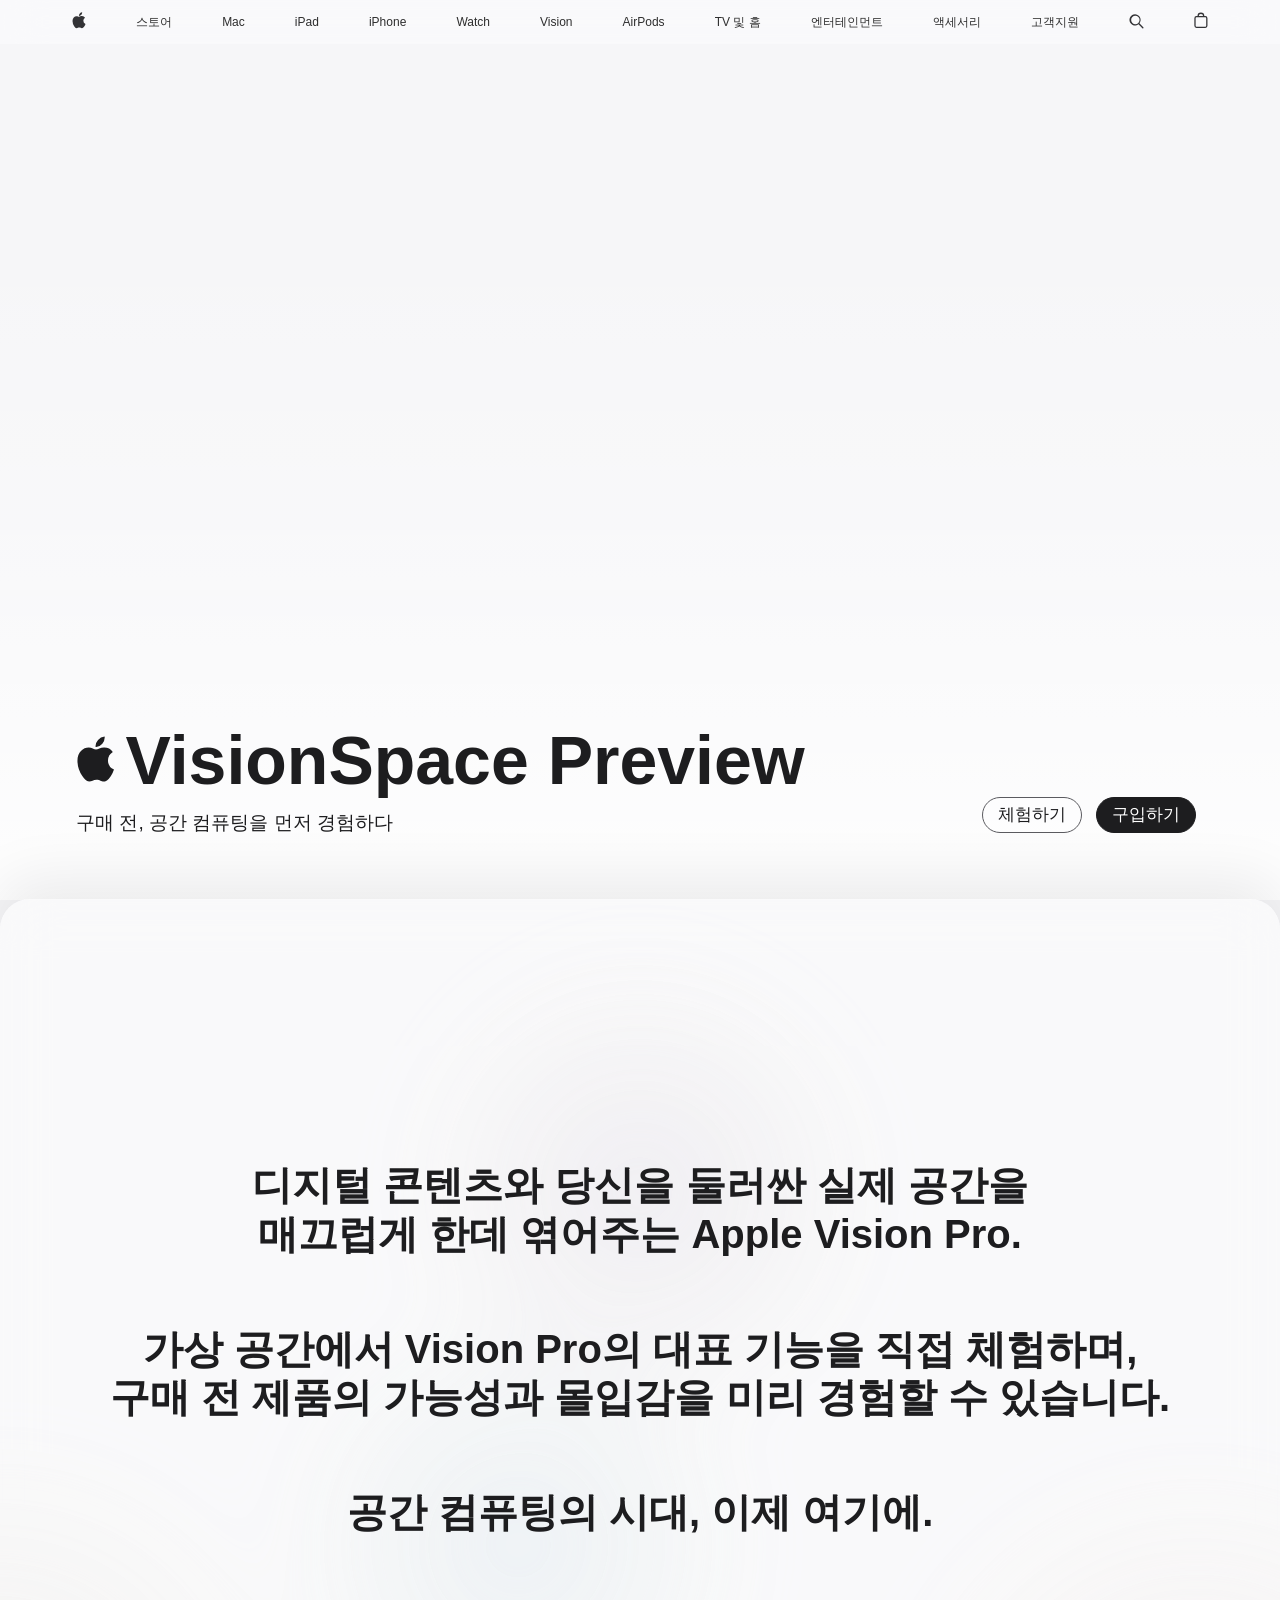
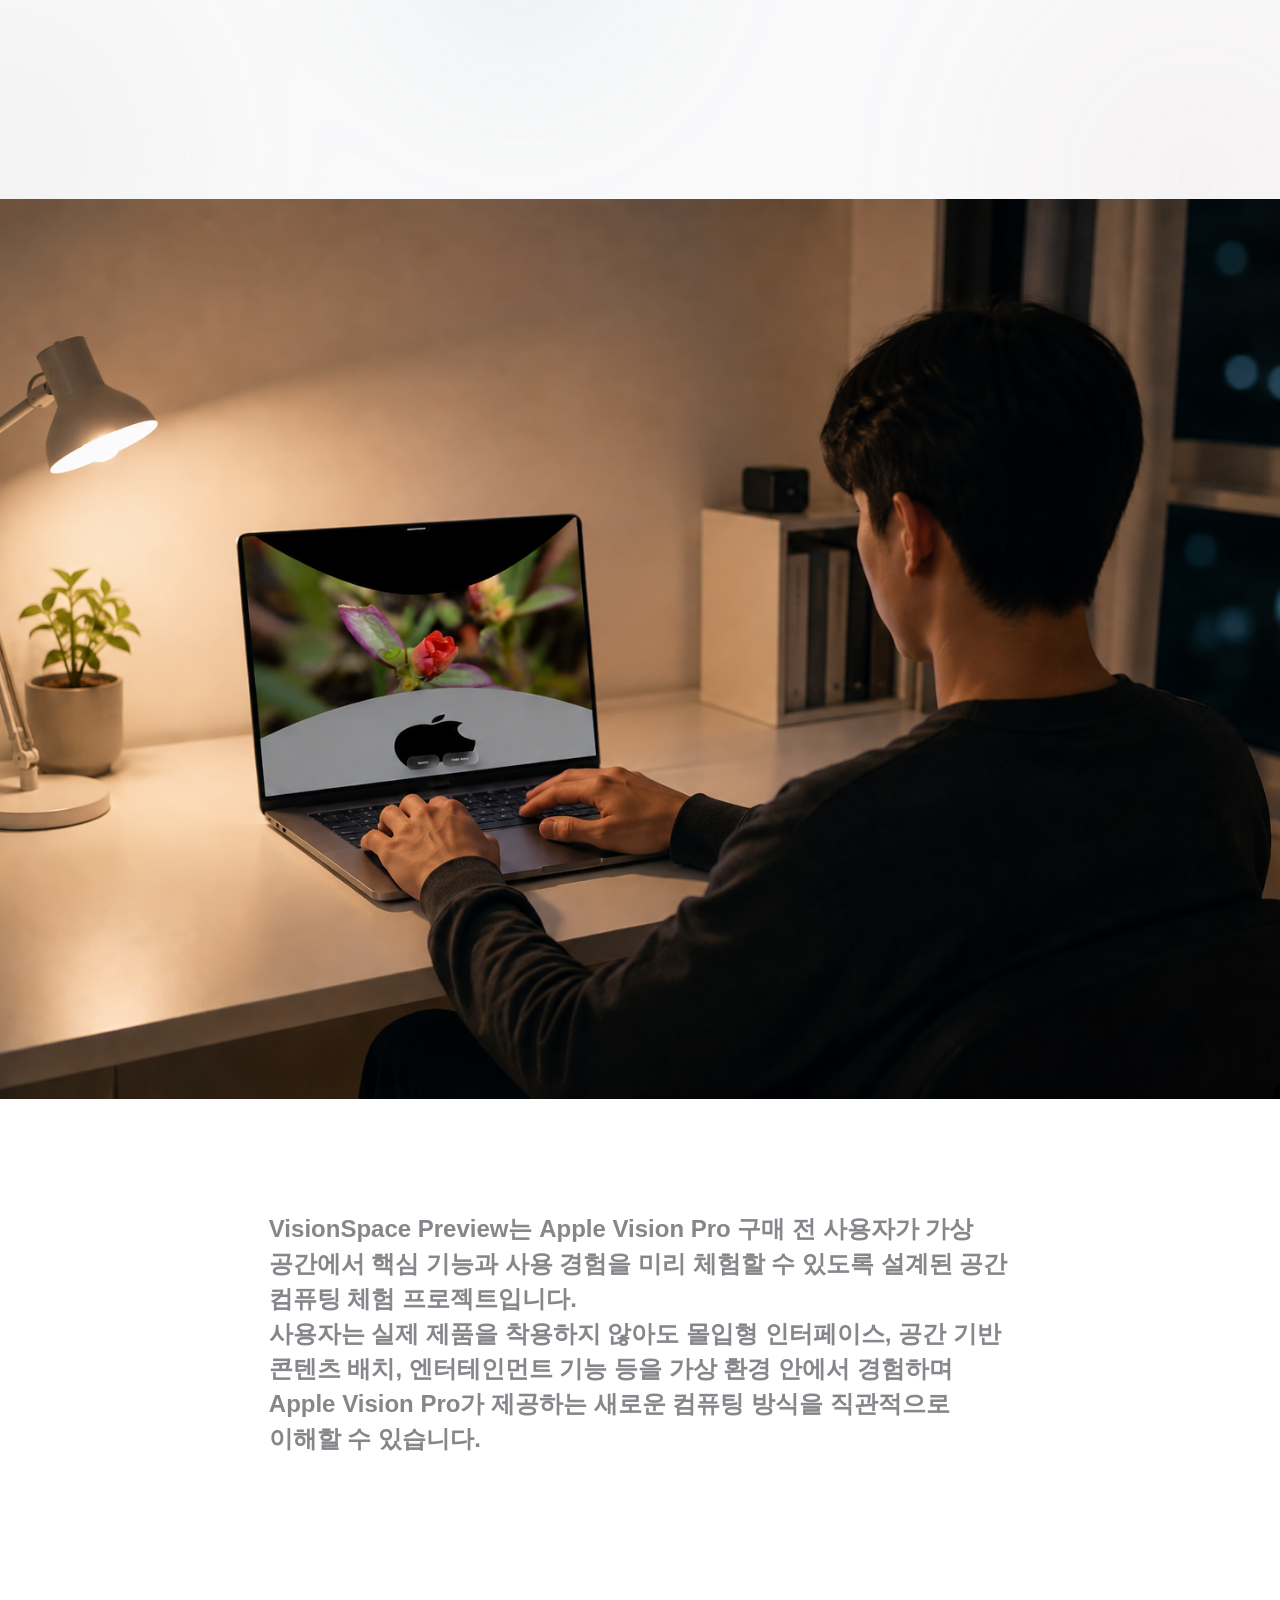
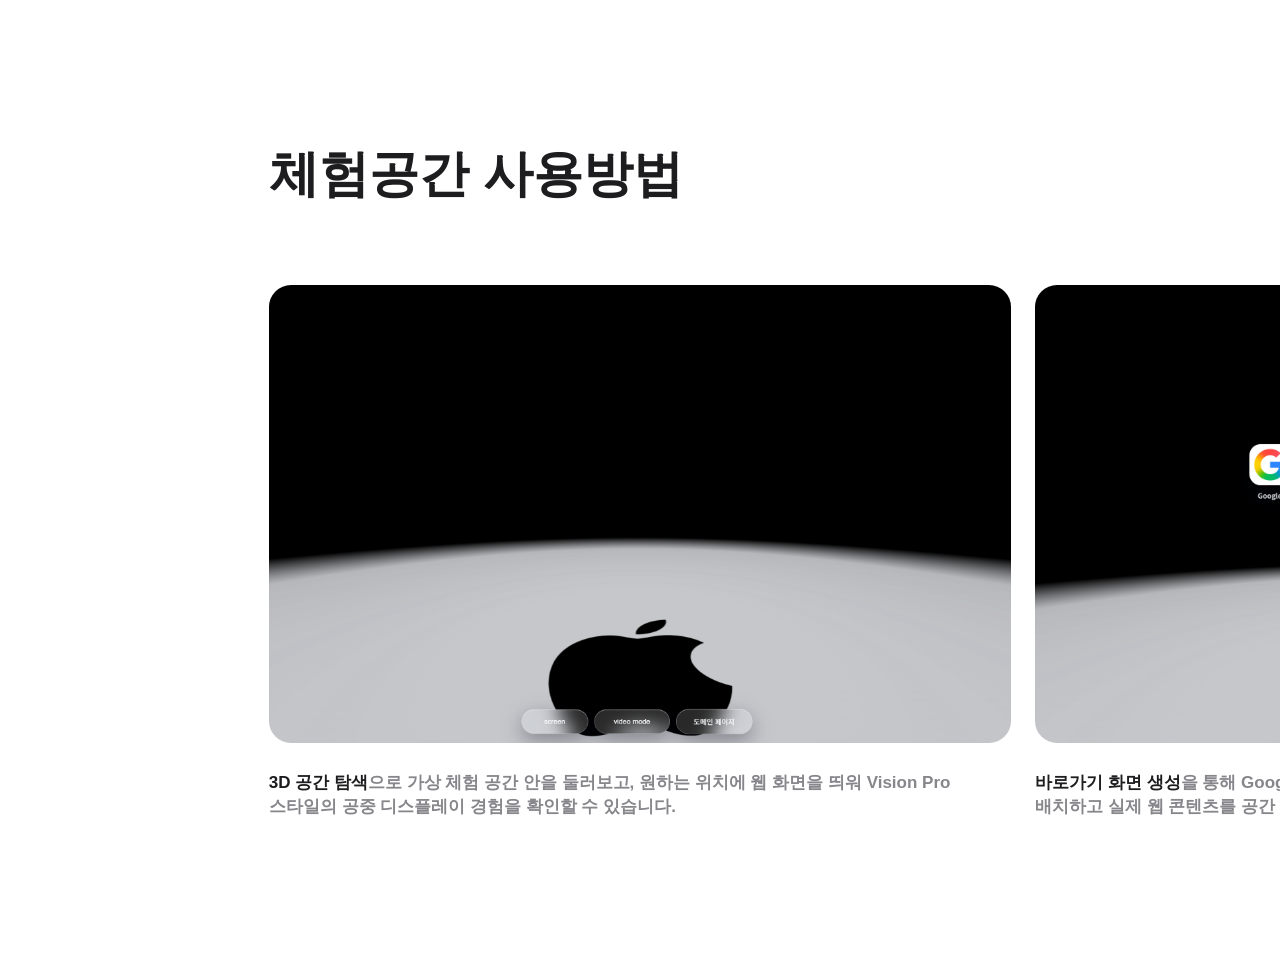
==== index_visionspace_preview.html @ b229032a "Initial project upload" ====
<!DOCTYPE html>
<html lang="ko">
<head>
  <meta charset="UTF-8">
  <meta name="viewport" content="width=device-width, initial-scale=1.0">
  <title>VisionSpace Preview</title>
  <link rel="stylesheet" href="styles_visionspace_preview.css">
</head>
<body>
  <header class="global-nav" aria-label="Apple global navigation">
    <nav class="nav-inner" aria-label="Global">
      <ul class="nav-list nav-list-global">
        <li class="nav-item nav-item-apple">
          <a class="nav-link nav-icon-link" href="#" aria-label="Apple">
            <svg class="nav-apple-svg" height="44" viewBox="0 0 14 44" width="14" aria-hidden="true">
              <path d="m13.0729 17.6825a3.61 3.61 0 0 0-1.7248 3.0365 3.5132 3.5132 0 0 0 2.1379 3.2223 8.394 8.394 0 0 1-1.0948 2.2618c-.6816.9812-1.3943 1.9623-2.4787 1.9623s-1.3633-.63-2.613-.63c-1.2187 0-1.6525.6507-2.644.6507s-1.6834-.9089-2.4787-2.0243a9.7842 9.7842 0 0 1-1.6628-5.2776c0-3.0984 2.014-4.7405 3.9969-4.7405 1.0535 0 1.9314.6919 2.5924.6919.63 0 1.6112-.7333 2.8092-.7333a3.7579 3.7579 0 0 1 3.1604 1.5802zm-3.7284-2.8918a3.5615 3.5615 0 0 0 .8469-2.22 1.5353 1.5353 0 0 0-.031-.32 3.5686 3.5686 0 0 0-2.3445 1.2084 3.4629 3.4629 0 0 0-.8779 2.1585 1.419 1.419 0 0 0 .031.2892 1.19 1.19 0 0 0 .2169.0207 3.0935 3.0935 0 0 0 2.1586-1.1368z"/>
            </svg>
          </a>
        </li>
        <li class="nav-item"><a class="nav-link" href="#">&#xC2A4;&#xD1A0;&#xC5B4;</a></li>
        <li class="nav-item"><a class="nav-link" href="#">Mac</a></li>
        <li class="nav-item"><a class="nav-link" href="#">iPad</a></li>
        <li class="nav-item"><a class="nav-link" href="#">iPhone</a></li>
        <li class="nav-item"><a class="nav-link" href="#">Watch</a></li>
        <li class="nav-item"><a class="nav-link" href="#">Vision</a></li>
        <li class="nav-item"><a class="nav-link" href="#">AirPods</a></li>
        <li class="nav-item"><a class="nav-link" href="#">TV &#xBC0F; &#xD648;</a></li>
        <li class="nav-item"><a class="nav-link" href="#">&#xC5D4;&#xD130;&#xD14C;&#xC778;&#xBA3C;&#xD2B8;</a></li>
        <li class="nav-item"><a class="nav-link" href="#">&#xC561;&#xC138;&#xC11C;&#xB9AC;</a></li>
        <li class="nav-item"><a class="nav-link" href="#">&#xACE0;&#xAC1D;&#xC9C0;&#xC6D0;</a></li>
        <li class="nav-item nav-item-search">
          <a class="nav-link nav-icon-link" href="#" aria-label="&#xAC80;&#xC0C9;">
            <svg height="44" viewBox="0 0 15 44" width="15" aria-hidden="true">
              <path d="m14.298 27.202-3.87-3.87a5.56 5.56 0 1 0-.955.956l3.87 3.87a.675.675 0 0 0 .955-.956zm-12.146-7.191a4.21 4.21 0 1 1 8.42 0 4.21 4.21 0 0 1-8.42 0z"/>
            </svg>
          </a>
        </li>
        <li class="nav-item nav-item-bag">
          <a class="nav-link nav-icon-link" href="#" aria-label="&#xC7A5;&#xBC14;&#xAD6C;&#xB2C8;">
            <svg height="44" viewBox="0 0 14 44" width="14" aria-hidden="true">
              <path d="m11.3535 16.0283h-1.0205a3.4229 3.4229 0 0 0-6.8457 0h-1.02a2.1184 2.1184 0 0 0-2.1172 2.1162v7.7155a2.1186 2.1186 0 0 0 2.1167 2.1167h8.8872a2.1186 2.1186 0 0 0 2.1167-2.1167v-7.7155a2.1184 2.1184 0 0 0-2.1172-2.1162zm-4.4434-2.1426a2.1457 2.1457 0 0 1 2.1431 2.1426h-4.2861a2.1457 2.1457 0 0 1 2.143-2.1426zm5.2813 11.9743a.8384.8384 0 0 1-.8374.8374h-8.8872a.8384.8384 0 0 1-.8374-.8374v-7.7155a.8379.8379 0 0 1 .8379-.8374h8.8862a.8379.8379 0 0 1 .8379.8374z"/>
            </svg>
          </a>
        </li>
      </ul>

      <div class="product-nav" aria-label="Apple Vision Preview">
        <a class="product-nav-title" href="#">Apple Vision Preview</a>
        <div class="product-nav-links">
          <a class="product-nav-link product-nav-link-active" href="#main">메인</a>
          <a class="product-nav-link" href="#overview">개요</a>
          <a class="product-nav-link" href="#experience-features">사용방법</a>
          <a class="product-nav-pill product-nav-pill-outline" href="DSD_체험공간/index_air_icons.html">체험하기</a>
          <a class="product-nav-pill product-nav-pill-blue" href="https://www.apple.com/kr/shop/buy-vision/apple-vision-pro">구매하기</a>
        </div>
      </div>
    </nav>
  </header>

  <main class="landing" id="main">
    <section class="hero" aria-label="Apple Vision Pro">
      <video class="hero-video" src="영상1_화질.mp4" aria-hidden="true" muted playsinline autoplay loop preload="metadata"></video>
      <img class="hero-image" src="assets/hero.jpg" alt="Apple Vision Pro">

      <div class="hero-title">
        <h1 class="avp-hero-logo" aria-label="VisionSpace Preview">
          <svg class="avp-hero-apple" viewBox="0 12 14 17" aria-hidden="true">
            <path d="m13.0729 17.6825a3.61 3.61 0 0 0-1.7248 3.0365 3.5132 3.5132 0 0 0 2.1379 3.2223 8.394 8.394 0 0 1-1.0948 2.2618c-.6816.9812-1.3943 1.9623-2.4787 1.9623s-1.3633-.63-2.613-.63c-1.2187 0-1.6525.6507-2.644.6507s-1.6834-.9089-2.4787-2.0243a9.7842 9.7842 0 0 1-1.6628-5.2776c0-3.0984 2.014-4.7405 3.9969-4.7405 1.0535 0 1.9314.6919 2.5924.6919.63 0 1.6112-.7333 2.8092-.7333a3.7579 3.7579 0 0 1 3.1604 1.5802zm-3.7284-2.8918a3.5615 3.5615 0 0 0 .8469-2.22 1.5353 1.5353 0 0 0-.031-.32 3.5686 3.5686 0 0 0-2.3445 1.2084 3.4629 3.4629 0 0 0-.8779 2.1585 1.419 1.419 0 0 0 .031.2892 1.19 1.19 0 0 0 .2169.0207 3.0935 3.0935 0 0 0 2.1586-1.1368z"/>
          </svg>
          <span>VisionSpace Preview</span>
        </h1>
        <p>&#xAD6C;&#xB9E4; &#xC804;, &#xACF5;&#xAC04; &#xCEF4;&#xD4E8;&#xD305;&#xC744; &#xBA3C;&#xC800; &#xACBD;&#xD5D8;&#xD558;&#xB2E4;</p>
      </div>

      <div class="hero-actions">
        <a class="button button-outline" href="DSD_체험공간/index_air_icons.html">&#xCCB4;&#xD5D8;&#xD558;&#xAE30;</a>
        <a class="button button-dark" href="https://www.apple.com/kr/shop/buy-vision/apple-vision-pro">&#xAD6C;&#xC785;&#xD558;&#xAE30;</a>
      </div>
    </section>

    <section class="spatial-intro" aria-label="Apple Vision Pro introduction">
      <div class="spatial-intro-copy">
        <p>
          &#xB514;&#xC9C0;&#xD138; &#xCF58;&#xD150;&#xCE20;&#xC640; &#xB2F9;&#xC2E0;&#xC744; &#xB458;&#xB7EC;&#xC2FC; &#xC2E4;&#xC81C; &#xACF5;&#xAC04;&#xC744;<br>
          &#xB9E4;&#xB044;&#xB7FD;&#xAC8C; &#xD55C;&#xB370; &#xC5EE;&#xC5B4;&#xC8FC;&#xB294; Apple Vision Pro.
        </p>
        <p>
          &#xAC00;&#xC0C1; &#xACF5;&#xAC04;&#xC5D0;&#xC11C; Vision Pro&#xC758; &#xB300;&#xD45C; &#xAE30;&#xB2A5;&#xC744; &#xC9C1;&#xC811; &#xCCB4;&#xD5D8;&#xD558;&#xBA70;,<br>
          &#xAD6C;&#xB9E4; &#xC804; &#xC81C;&#xD488;&#xC758; &#xAC00;&#xB2A5;&#xC131;&#xACFC; &#xBAB0;&#xC785;&#xAC10;&#xC744; &#xBBF8;&#xB9AC; &#xACBD;&#xD5D8;&#xD560; &#xC218; &#xC788;&#xC2B5;&#xB2C8;&#xB2E4;.
        </p>
        <p>
          &#xACF5;&#xAC04; &#xCEF4;&#xD4E8;&#xD305;&#xC758; &#xC2DC;&#xB300;, &#xC774;&#xC81C; &#xC5EC;&#xAE30;&#xC5D0;.
        </p>
      </div>
    </section>

    <section class="preview-visual" id="overview" aria-label="VisionSpace preview visual">
      <img src="개요.png" alt="VisionSpace Preview 개요">
    </section>

    <section class="vision-preview" aria-label="VisionSpace Preview introduction">
      <p>
        VisionSpace Preview는 Apple Vision Pro 구매 전 사용자가 가상 공간에서 핵심 기능과 사용 경험을 미리 체험할 수 있도록 설계된 공간 컴퓨팅 체험 프로젝트입니다.<br>
        사용자는 실제 제품을 착용하지 않아도 몰입형 인터페이스, 공간 기반 콘텐츠 배치, 엔터테인먼트 기능 등을 가상 환경 안에서 경험하며 Apple Vision Pro가 제공하는 새로운 컴퓨팅 방식을 직관적으로 이해할 수 있습니다.
      </p>
    </section>

    <section class="experience-features" id="experience-features" aria-labelledby="experience-features-title">
      <h2 id="experience-features-title">체험공간 사용방법</h2>

      <div class="feature-track" aria-label="VisionSpace Preview features">
        <article class="feature-card">
          <div class="feature-media">
            <img src="사용방법 이미지/1.png" alt="3D 공간 탐색 화면">
          </div>
          <p>
            <strong>3D 공간 탐색</strong>으로 가상 체험 공간 안을 둘러보고, 원하는 위치에 웹 화면을 띄워 Vision Pro 스타일의 공중 디스플레이 경험을 확인할 수 있습니다.
          </p>
        </article>

        <article class="feature-card">
          <div class="feature-media">
            <img src="사용방법 이미지/2.png" alt="바로가기 화면 생성">
          </div>
          <p>
            <strong>바로가기 화면 생성</strong>을 통해 Google, Coupang, Wikipedia, Naver Dict, JSFiddle을 정면에 배치하고 실제 웹 콘텐츠를 공간 안에서 탐색할 수 있습니다.
          </p>
        </article>

        <article class="feature-card">
          <div class="feature-media">
            <img src="사용방법 이미지/3.png?v=20260604-154001" alt="직접 URL 입력과 화면 조절">
          </div>
          <p>
            <strong>직접 URL 입력과 화면 조절</strong> 기능으로 원하는 사이트를 불러온 뒤 너비, 높이, 곡률을 조정해 평면 화면부터 완만한 곡면 화면까지 구성할 수 있습니다.
          </p>
        </article>

        <article class="feature-card">
          <div class="feature-media">
            <img src="사용방법 이미지/4.png" alt="동영상 모드 화면">
          </div>
          <p>
            <strong>동영상 모드</strong>에서는 mp4, webm, ogg 형식의 직접 동영상 URL을 대형 곡면 스크린으로 띄워 극장형 시청 경험을 시연할 수 있습니다.
          </p>
        </article>
      </div>
    </section>
  </main>

  <script>
    const header = document.querySelector(".global-nav");
    const previewSection = document.querySelector(".preview-visual");

    if (header && previewSection) {
      const updateNav = () => {
        const rect = previewSection.getBoundingClientRect();
        header.classList.toggle("is-product-nav", rect.top <= 60);
      };

      updateNav();
      window.addEventListener("scroll", updateNav, { passive: true });
      window.addEventListener("resize", updateNav);
    }

    const featureTrack = document.querySelector(".feature-track");
    const featureCards = Array.from(document.querySelectorAll(".feature-card"));

    if (featureTrack && featureCards.length) {
      const scrollFeatureCard = (index) => {
        const targetCard = featureCards[index];
        const trackRect = featureTrack.getBoundingClientRect();
        const targetRect = targetCard.getBoundingClientRect();
        const trackStyle = window.getComputedStyle(featureTrack);
        const trackInset = parseFloat(trackStyle.paddingLeft) || 0;
        const targetLeft = featureTrack.scrollLeft + targetRect.left - trackRect.left - trackInset;

        featureTrack.scrollTo({
          left: Math.max(0, targetLeft),
          behavior: "smooth"
        });
      };

      featureCards.forEach((card, index) => {
        const media = card.querySelector(".feature-media");

        if (!media) return;

        media.addEventListener("click", (event) => {
          const rect = media.getBoundingClientRect();
          const direction = event.clientX < rect.left + rect.width / 2 ? -1 : 1;
          const nextIndex = Math.max(0, Math.min(featureCards.length - 1, index + direction));

          scrollFeatureCard(nextIndex);
        });
      });
    }
  </script>
</body>
</html>
---- styles_visionspace_preview.css ----
:root {
  --nav-height: 44px;
  --page-bg: #f5f5f7;
  --text: #1d1d1f;
}

* {
  box-sizing: border-box;
}

html,
body {
  width: 100%;
  min-height: 100%;
}

html {
  scroll-behavior: smooth;
}

body {
  margin: 0;
  color: var(--text);
  background: var(--page-bg);
  font-family: "SF Pro KR", "SF Pro Text", -apple-system, BlinkMacSystemFont, "Apple SD Gothic Neo", "Malgun Gothic", "Helvetica Neue", Arial, sans-serif;
  letter-spacing: 0;
}

a {
  color: inherit;
  text-decoration: none;
}

.global-nav {
  position: fixed;
  inset: 0 0 auto;
  z-index: 10;
  height: var(--nav-height);
  min-width: 320px;
  max-height: 44px;
  background: rgba(250, 250, 252, .8);
  backdrop-filter: saturate(180%) blur(20px);
  -webkit-user-select: none;
  user-select: none;
  transition: background .24s ease, box-shadow .24s ease;
}

.nav-inner {
  width: 100%;
  max-width: 1180px;
  height: 100%;
  margin: 0 auto;
  padding: 0 22px;
  position: relative;
}

.nav-list {
  height: 44px;
  margin: 0 -8px;
  padding: 0;
  display: flex;
  align-items: center;
  justify-content: space-between;
  list-style: none;
}

.nav-list-global {
  transition: opacity .2s ease, visibility .2s ease;
}

.nav-item {
  height: 44px;
  box-sizing: border-box;
}

.nav-link {
  height: 44px;
  padding: 0 8px;
  display: flex;
  align-items: center;
  justify-content: center;
  font-size: 12px;
  line-height: 1;
  font-weight: 400;
  font-family: "SF Pro KR", "SF Pro Text", "SF Pro Icons", "Apple Gothic", "Malgun Gothic", "Helvetica Neue", Helvetica, Arial, sans-serif;
  color: rgba(0, 0, 0, .82);
  letter-spacing: 0;
  white-space: nowrap;
}

.nav-link:hover {
  color: #000;
}

.nav-icon-link {
  color: #333336;
}

.nav-icon-link svg {
  fill: currentColor;
  display: block;
}

.product-nav {
  position: absolute;
  inset: 0 22px;
  display: flex;
  align-items: center;
  justify-content: space-between;
  opacity: 0;
  visibility: hidden;
  pointer-events: none;
  transition: opacity .2s ease, visibility .2s ease;
}

.product-nav-title {
  font-size: 21px;
  line-height: 1.1428571429;
  font-weight: 600;
  color: #1d1d1f;
  white-space: nowrap;
}

.product-nav-links {
  display: flex;
  align-items: center;
  gap: 28px;
}

.product-nav-link {
  position: relative;
  height: 44px;
  display: flex;
  align-items: center;
  font-size: 12px;
  line-height: 1;
  color: rgba(29, 29, 31, .82);
  white-space: nowrap;
}

.product-nav-link-active::after {
  content: "";
  position: absolute;
  left: 0;
  right: 0;
  bottom: 0;
  height: 1px;
  background: #1d1d1f;
}

.product-nav-pill {
  display: inline-flex;
  align-items: center;
  justify-content: center;
  min-height: 24px;
  padding: 3px 13px;
  border-radius: 980px;
  font-size: 12px;
  line-height: 1.3333733333;
  white-space: nowrap;
}

.product-nav-pill-outline {
  color: #1d1d1f;
  border: 1px solid rgba(29, 29, 31, .72);
}

.product-nav-pill-blue {
  color: #fff;
  background: #0071e3;
  border: 1px solid #0071e3;
}

.global-nav.is-product-nav {
  background: rgba(250, 250, 252, .92);
  box-shadow: 0 1px 0 rgba(0, 0, 0, .08);
}

.global-nav.is-product-nav .nav-list-global {
  opacity: 0;
  visibility: hidden;
  pointer-events: none;
}

.global-nav.is-product-nav .product-nav {
  opacity: 1;
  visibility: visible;
  pointer-events: auto;
}

.landing {
  min-height: 100vh;
}

.hero {
  position: sticky;
  top: 0;
  z-index: 1;
  height: 100vh;
  min-height: 720px;
  overflow: hidden;
  background: #f6f6f8;
}

.hero-video {
  position: absolute;
  inset: var(--nav-height) 0 0;
  z-index: 0;
  width: 100%;
  height: calc(100% - var(--nav-height));
  object-fit: cover;
  display: none;
  background: transparent;
}

.hero-video[src] {
  display: block;
}

.hero-video[src] + .hero-image {
  display: none;
}

.hero::after {
  content: "";
  position: absolute;
  inset: auto 0 0;
  height: 75%;
  background: linear-gradient(0deg, rgba(255, 255, 255, .85), rgba(255, 255, 255, .3) 50%, rgba(255, 255, 255, 0));
  pointer-events: none;
}

.hero-image {
  position: absolute;
  z-index: 0;
  top: calc(var(--nav-height) + 76px);
  left: 50%;
  width: min(1090px, 58vw);
  max-width: none;
  transform: translateX(-43%);
  display: block;
}

.hero-title {
  position: absolute;
  z-index: 2;
  left: clamp(52px, 5.95vw, 122px);
  bottom: clamp(54px, 7.2vh, 76px);
}

.avp-hero-logo {
  margin: 0;
  display: flex;
  align-items: center;
  gap: 10px;
  width: max-content;
  max-width: calc(100vw - 104px);
  height: 62px;
  color: #1d1d1f;
  font-size: 68px;
  line-height: .92;
  font-weight: 700;
  letter-spacing: 0;
  white-space: nowrap;
}

.avp-hero-apple {
  width: .58em;
  height: .76em;
  flex: 0 0 auto;
  fill: currentColor;
  display: block;
}

.hero-title p {
  margin: 20px 0 0;
  font-size: 19px;
  line-height: 1.2631578947;
  font-weight: 500;
  letter-spacing: 0;
  font-family: "SF Pro KR", "SF Pro Text", "SF Pro Icons", "Apple Gothic", "Malgun Gothic", "Helvetica Neue", Helvetica, Arial, sans-serif;
  color: #1d1d1f;
}

.hero-actions {
  position: absolute;
  z-index: 2;
  right: clamp(58px, 6.6vw, 136px);
  bottom: clamp(50px, 7.5vh, 78px);
  display: flex;
  align-items: center;
  gap: 14px;
}

.button {
  min-width: 30px;
  padding: 7px 15px;
  display: inline-block;
  text-align: center;
  border-radius: 980px;
  font-size: 17px;
  line-height: 1.1764805882;
  font-weight: 400;
  letter-spacing: 0;
  font-family: "SF Pro KR", "SF Pro Text", "SF Pro Icons", "Apple Gothic", "Malgun Gothic", "Helvetica Neue", Helvetica, Arial, sans-serif;
  white-space: nowrap;
}

.button-outline {
  color: #1d1d1f;
  background: rgba(255, 255, 255, .2);
  border: 1px solid #5b5b60;
}

.button-dark {
  color: #fff;
  background: #1d1d1f;
  border: 1px solid #1d1d1f;
}

.spatial-intro {
  position: relative;
  z-index: 3;
  margin-top: -1px;
  min-height: 100vh;
  display: grid;
  place-items: center;
  overflow: hidden;
  background: rgba(245, 245, 247, .68);
  backdrop-filter: saturate(140%) blur(28px);
  border-radius: 30px 30px 0 0;
  box-shadow: 0 -18px 60px rgba(0, 0, 0, .08);
}

.spatial-intro::before {
  content: "";
  position: absolute;
  inset: -18%;
  background:
    radial-gradient(circle at 50% 37%, rgba(212, 207, 216, .55), transparent 22%),
    radial-gradient(circle at 43% 66%, rgba(204, 218, 224, .55), transparent 20%),
    radial-gradient(circle at 82% 85%, rgba(232, 222, 222, .58), transparent 19%),
    radial-gradient(circle at 13% 83%, rgba(224, 221, 217, .55), transparent 18%);
  filter: blur(34px);
  opacity: .9;
}

.spatial-intro::after {
  content: "";
  position: absolute;
  inset: 0;
  background: rgba(255, 255, 255, .42);
}

.spatial-intro-copy {
  position: relative;
  z-index: 1;
  width: 100%;
  padding: 0 24px;
  text-align: center;
  color: #1d1d1f;
  font-size: 40px;
  line-height: 1.22;
  font-weight: 800;
  letter-spacing: 0;
  font-family: "SF Pro KR", "SF Pro Display", "SF Pro Icons", "Apple Gothic", "Malgun Gothic", "Helvetica Neue", Helvetica, Arial, sans-serif;
  -webkit-font-smoothing: antialiased;
}

.spatial-intro-copy p {
  margin: 0;
  white-space: nowrap;
}

.spatial-intro-copy p + p {
  margin-top: 66px;
}

.preview-visual {
  position: relative;
  z-index: 3;
  min-height: 100vh;
  display: grid;
  place-items: center;
  background: #000;
  overflow: hidden;
  scroll-margin-top: 76px;
}

.preview-visual img {
  width: 100%;
  height: 100vh;
  display: block;
  object-fit: cover;
  object-position: center;
}

.vision-preview {
  position: relative;
  z-index: 3;
  min-height: 72vh;
  padding: 112px clamp(28px, 21vw, 416px) 160px;
  background: #fff;
}

.vision-preview p {
  max-width: 980px;
  margin: 0;
  color: #86868b;
  font-size: 24px;
  line-height: 1.4583333333;
  font-weight: 700;
  letter-spacing: 0;
  font-family: "SF Pro KR", "SF Pro Text", "SF Pro Icons", "Apple Gothic", "Malgun Gothic", "Helvetica Neue", Helvetica, Arial, sans-serif;
  -webkit-font-smoothing: antialiased;
  word-break: keep-all;
}

.experience-features {
  --feature-inset: clamp(24px, 21vw, 416px);
  position: relative;
  z-index: 3;
  padding: 0 0 118px;
  background: #fff;
  overflow: hidden;
  scroll-margin-top: 76px;
}

.experience-features h2 {
  margin: 0;
  padding: 0 var(--feature-inset) 84px;
  color: #1d1d1f;
  font-size: 50px;
  line-height: 1.08;
  font-weight: 800;
  letter-spacing: 0;
  font-family: "SF Pro KR", "SF Pro Display", "SF Pro Icons", "Apple Gothic", "Malgun Gothic", "Helvetica Neue", Helvetica, Arial, sans-serif;
  word-break: keep-all;
}

.feature-track {
  width: 100%;
  display: flex;
  gap: 24px;
  overflow-x: auto;
  overscroll-behavior-x: contain;
  scroll-snap-type: x mandatory;
  scroll-padding-left: var(--feature-inset);
  scrollbar-width: none;
  padding: 0 var(--feature-inset) 16px;
}

.feature-track::-webkit-scrollbar {
  display: none;
}

.feature-card {
  flex: 0 0 min(58vw, 880px);
  min-width: 0;
  scroll-snap-align: start;
}

.feature-media {
  width: 100%;
  aspect-ratio: 1.62;
  border-radius: 22px;
  background: #000;
  cursor: pointer;
  overflow: hidden;
}

.feature-media img {
  display: block;
  width: 100%;
  height: 100%;
  object-fit: cover;
}

.feature-card p {
  max-width: 820px;
  margin: 28px 0 0;
  color: #86868b;
  font-size: 17px;
  line-height: 1.4117647059;
  font-weight: 700;
  letter-spacing: 0;
  font-family: "SF Pro KR", "SF Pro Text", "SF Pro Icons", "Apple Gothic", "Malgun Gothic", "Helvetica Neue", Helvetica, Arial, sans-serif;
  -webkit-font-smoothing: antialiased;
  word-break: keep-all;
}

.feature-card strong {
  color: #1d1d1f;
  font-weight: 800;
}

@media (max-width: 1068px) {
  .hero-image {
    width: 740px;
    transform: translateX(-42%);
  }

  .hero-actions {
    right: 44px;
  }

  .avp-hero-logo {
    max-width: calc(100vw - 88px);
    height: 43px;
    font-size: 47px;
  }

  .hero-title p {
    margin-top: 16px;
    font-size: 17px;
  }

  .spatial-intro-copy {
    font-size: 34px;
  }

  .spatial-intro-copy p {
    white-space: normal;
  }

}

@media (max-width: 760px) {
  .nav-inner {
    padding: 0 16px;
  }

  .nav-list {
    margin: 0 -8px;
  }

  .nav-item:nth-child(n+4):not(.nav-item-search):not(.nav-item-bag) {
    display: none;
  }

  .product-nav {
    inset: 0 16px;
  }

  .product-nav-title {
    display: none;
  }

  .product-nav-links {
    width: 100%;
    justify-content: flex-end;
    gap: 12px;
  }

  .product-nav-link {
    display: flex;
    font-size: 11px;
  }

  .product-nav-pill {
    padding: 2px 9px;
    font-size: 11px;
  }

  .hero {
    min-height: 760px;
  }

  .hero-image {
    top: 80px;
    width: 680px;
    transform: translateX(-42%);
  }

  .hero-title {
    left: 24px;
    right: 24px;
    bottom: 130px;
  }

  .avp-hero-logo {
    max-width: calc(100vw - 48px);
    height: 43px;
    font-size: clamp(34px, 9.8vw, 47px);
  }

  .hero-title p {
    margin-top: 16px;
    font-size: 14px;
  }

  .hero-actions {
    left: 24px;
    right: auto;
    bottom: 42px;
    gap: 12px;
  }

  .button {
    font-size: 12px;
    line-height: 1.3333733333;
    padding: 3px 10px;
  }

  .spatial-intro-copy {
    font-size: 27px;
    line-height: 1.28;
  }

  .spatial-intro-copy p + p {
    margin-top: 42px;
  }

  .vision-preview {
    min-height: 64vh;
    padding: 72px 24px 104px;
  }

  .vision-preview p {
    font-size: 21px;
    line-height: 1.48;
  }

  .experience-features {
    --feature-inset: 24px;
    padding-bottom: 82px;
  }

  .experience-features h2 {
    padding: 0 24px 42px;
    font-size: 34px;
    line-height: 1.12;
  }

  .feature-track {
    gap: 18px;
    padding: 0 24px 10px;
  }

  .feature-card {
    flex-basis: min(78vw, 560px);
  }

  .feature-media {
    border-radius: 18px;
  }

  .feature-card p {
    margin-top: 20px;
    font-size: 16px;
    line-height: 1.47;
  }

}
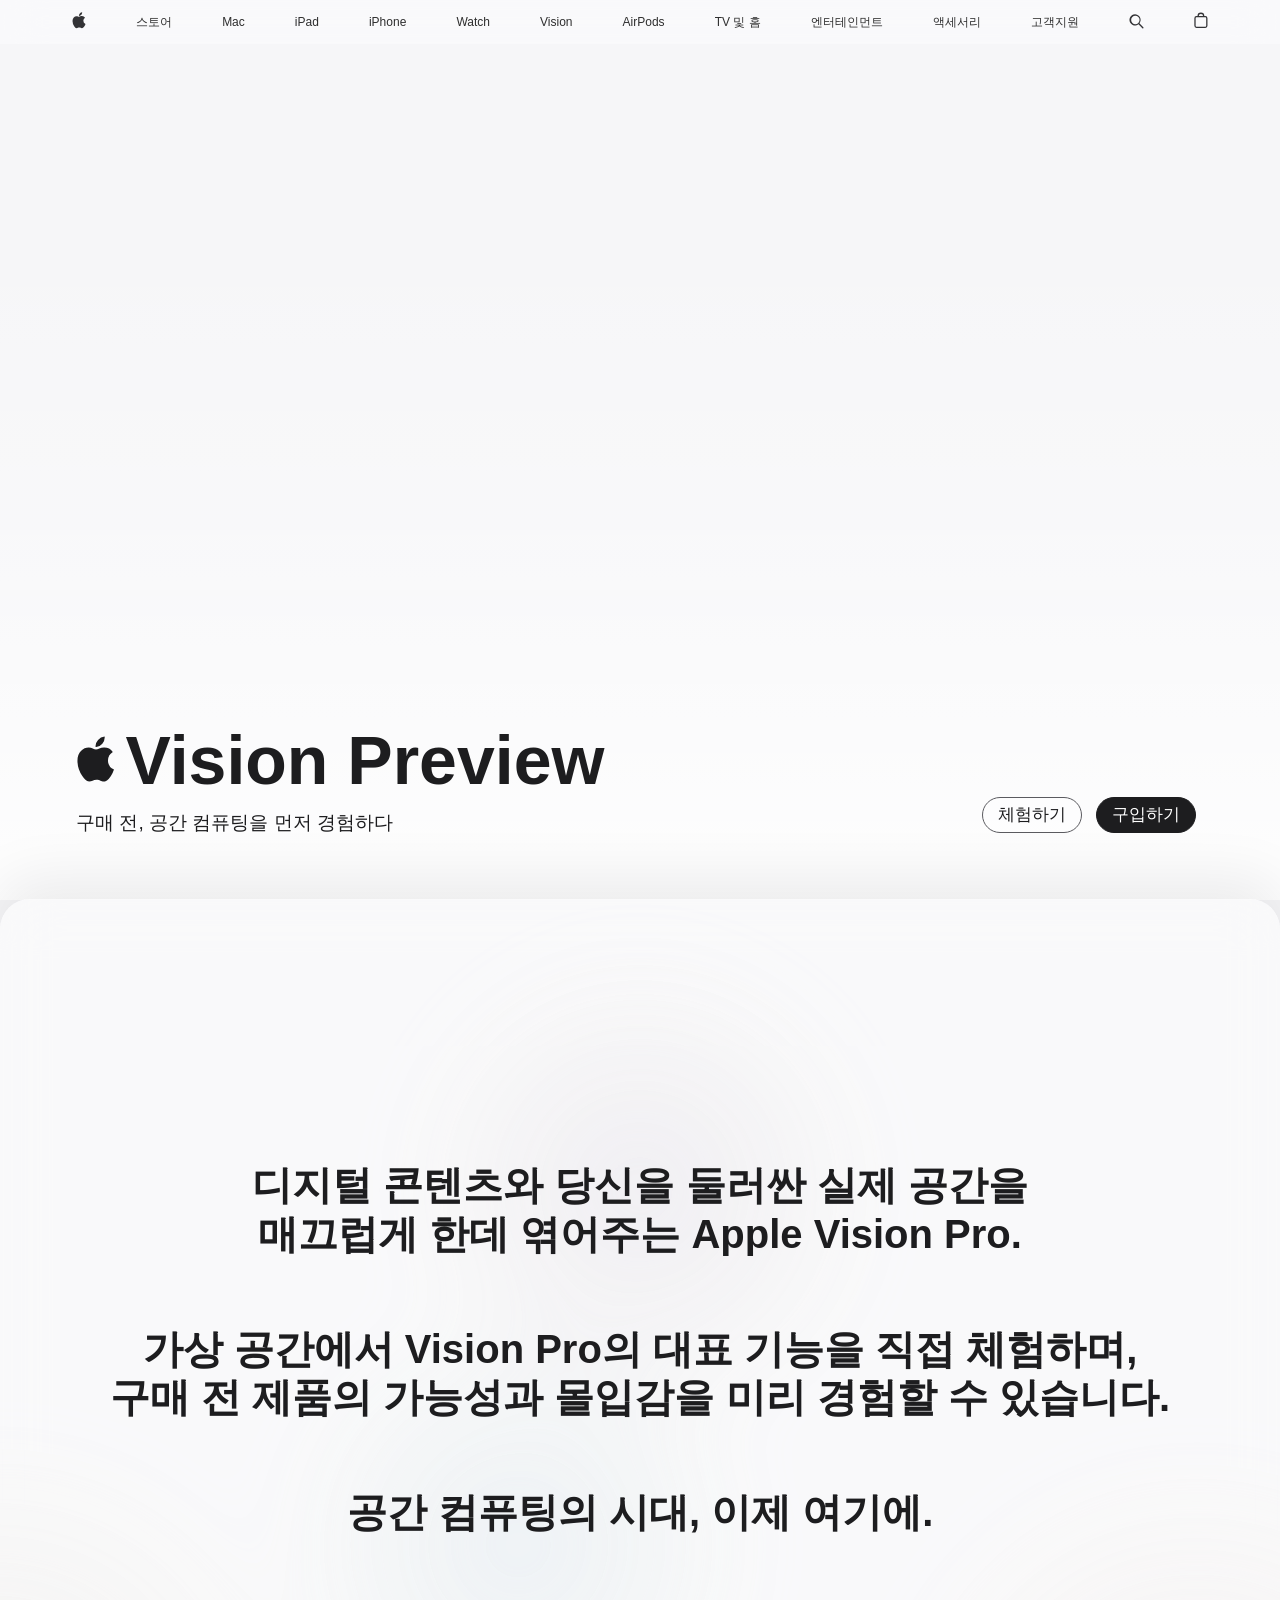
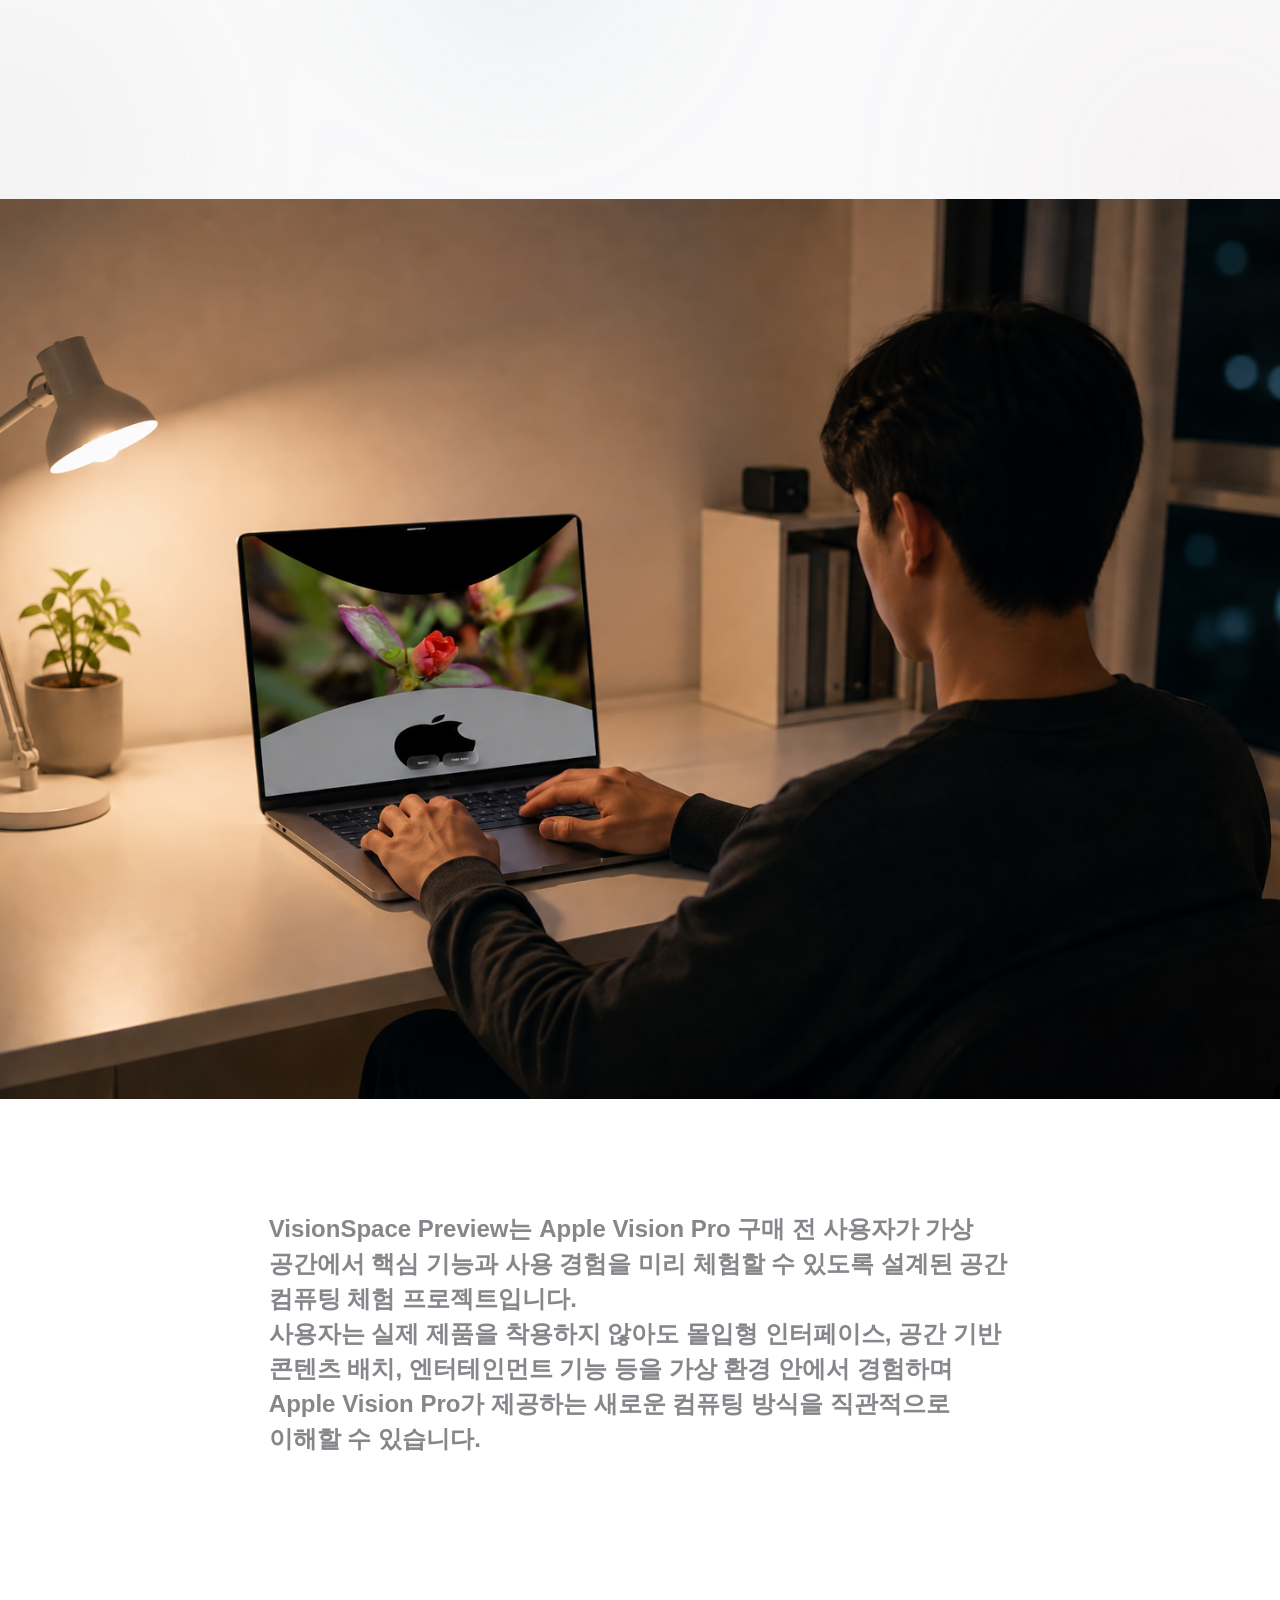
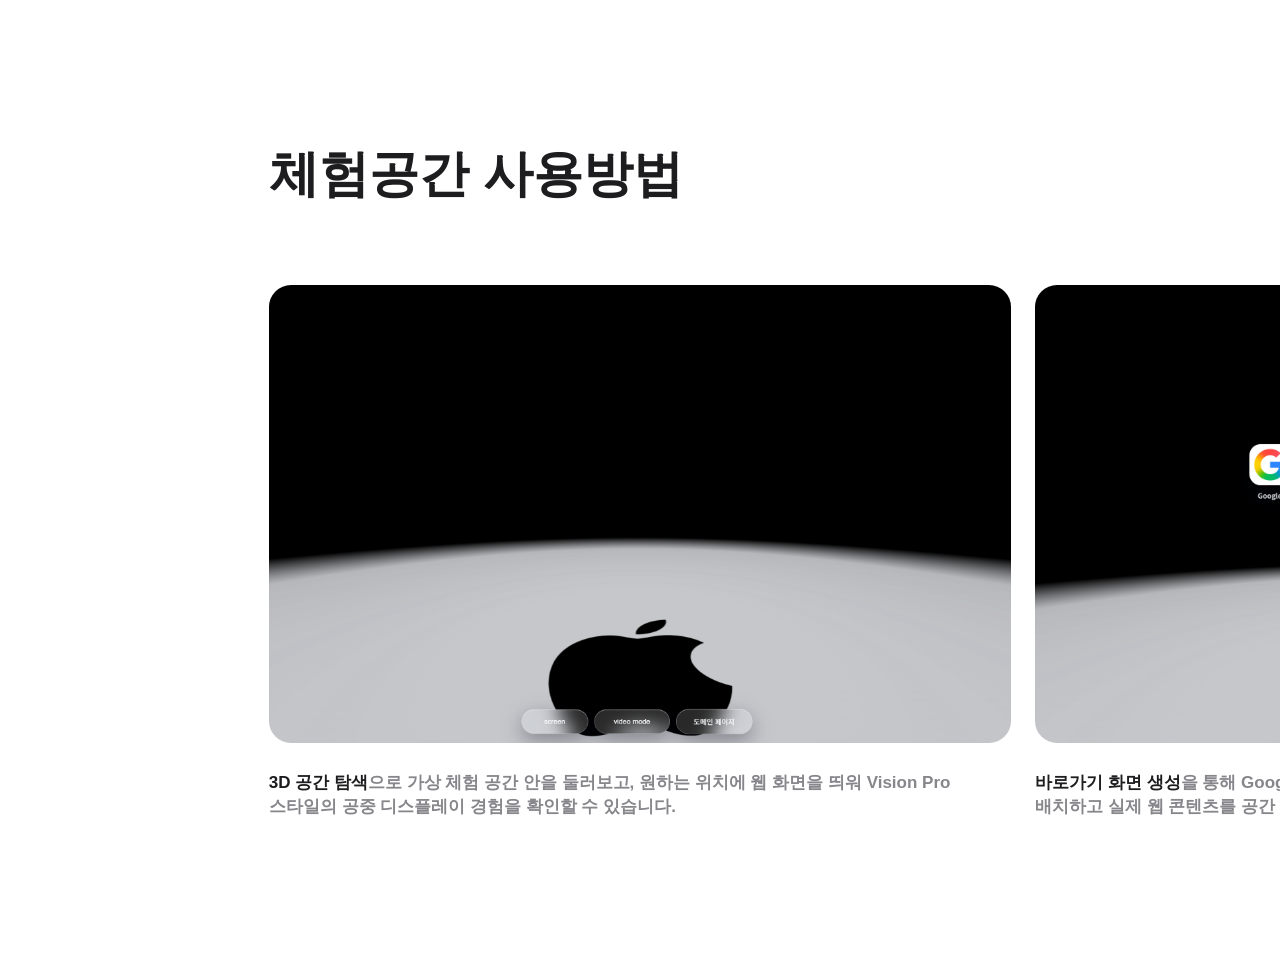
==== commit 8afb9445: "Update landing hero brand" ====
--- a/index_visionspace_preview.html
+++ b/index_visionspace_preview.html
@@ -63,11 +63,11 @@
       <img class="hero-image" src="assets/hero.jpg" alt="Apple Vision Pro">
 
       <div class="hero-title">
-        <h1 class="avp-hero-logo" aria-label="VisionSpace Preview">
+        <h1 class="avp-hero-logo" aria-label="Vision Preview">
           <svg class="avp-hero-apple" viewBox="0 12 14 17" aria-hidden="true">
             <path d="m13.0729 17.6825a3.61 3.61 0 0 0-1.7248 3.0365 3.5132 3.5132 0 0 0 2.1379 3.2223 8.394 8.394 0 0 1-1.0948 2.2618c-.6816.9812-1.3943 1.9623-2.4787 1.9623s-1.3633-.63-2.613-.63c-1.2187 0-1.6525.6507-2.644.6507s-1.6834-.9089-2.4787-2.0243a9.7842 9.7842 0 0 1-1.6628-5.2776c0-3.0984 2.014-4.7405 3.9969-4.7405 1.0535 0 1.9314.6919 2.5924.6919.63 0 1.6112-.7333 2.8092-.7333a3.7579 3.7579 0 0 1 3.1604 1.5802zm-3.7284-2.8918a3.5615 3.5615 0 0 0 .8469-2.22 1.5353 1.5353 0 0 0-.031-.32 3.5686 3.5686 0 0 0-2.3445 1.2084 3.4629 3.4629 0 0 0-.8779 2.1585 1.419 1.419 0 0 0 .031.2892 1.19 1.19 0 0 0 .2169.0207 3.0935 3.0935 0 0 0 2.1586-1.1368z"/>
           </svg>
-          <span>VisionSpace Preview</span>
+          <span>Vision Preview</span>
         </h1>
         <p>&#xAD6C;&#xB9E4; &#xC804;, &#xACF5;&#xAC04; &#xCEF4;&#xD4E8;&#xD305;&#xC744; &#xBA3C;&#xC800; &#xACBD;&#xD5D8;&#xD558;&#xB2E4;</p>
       </div>
